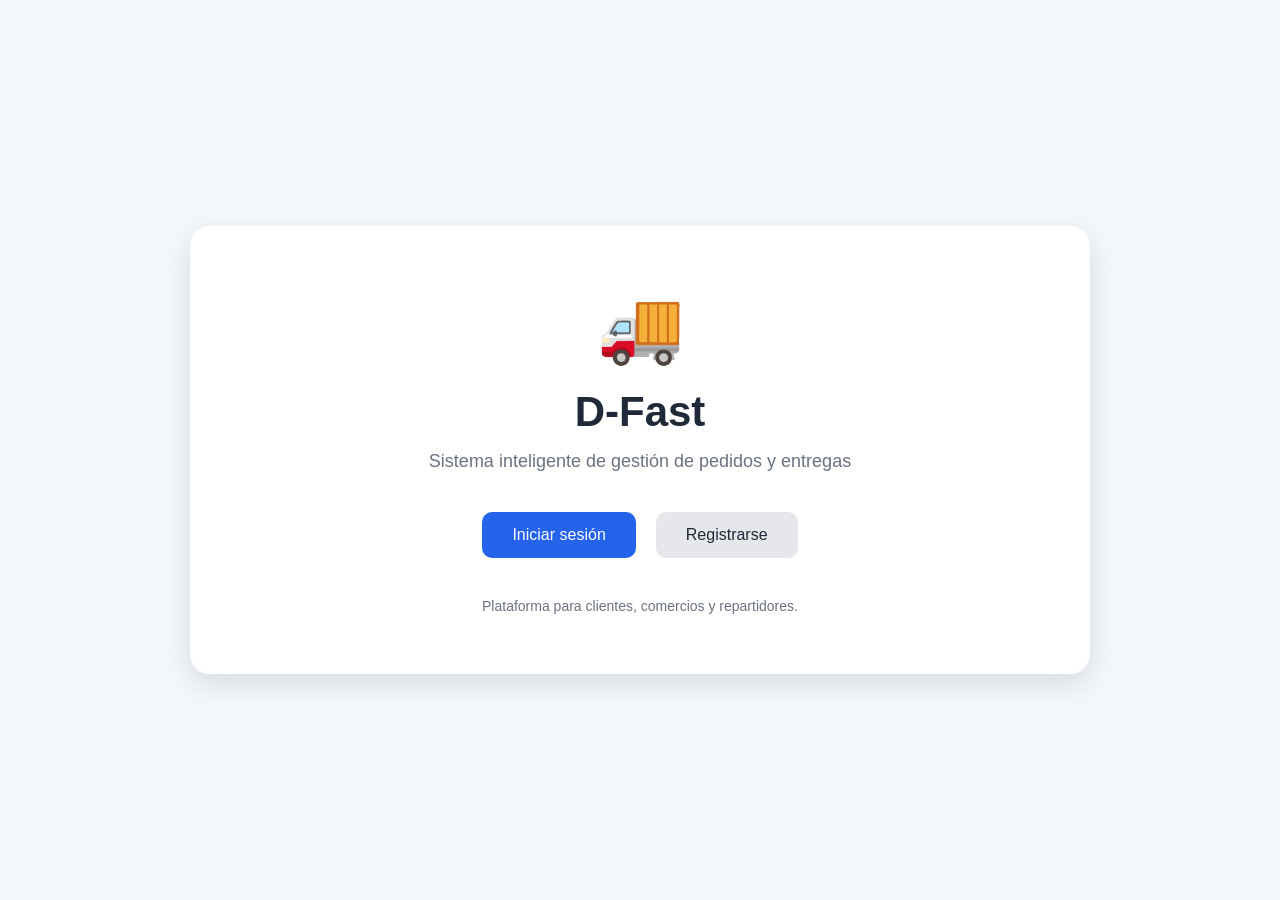
==== src/main/resources/static/index.html @ c380c667 "Implementacion de interfaz web inicial para app" ====
<!DOCTYPE html>
<!--
Click nbfs://nbhost/SystemFileSystem/Templates/Licenses/license-default.txt to change this license
Click nbfs://nbhost/SystemFileSystem/Templates/Other/html.html to edit this template
-->
<html lang="es">
<head>
    <meta charset="UTF-8">
    <meta name="viewport" content="width=device-width, initial-scale=1.0">

    <title>D-Fast</title>

    <style>
        * {
            margin: 0;
            padding: 0;
            box-sizing: border-box;
        }

        body {
            font-family: Arial, sans-serif;
            background: #f4f7fb;
            min-height: 100vh;

            display: flex;
            justify-content: center;
            align-items: center;
        }

        .contenedor {
            width: 90%;
            max-width: 900px;
            background: white;
            border-radius: 20px;
            padding: 60px;
            text-align: center;
            box-shadow: 0 10px 30px rgba(0, 0, 0, 0.12);
        }

        .logo {
            font-size: 70px;
            margin-bottom: 20px;
        }

        h1 {
            font-size: 42px;
            color: #1f2937;
            margin-bottom: 15px;
        }

        .subtitulo {
            color: #6b7280;
            font-size: 18px;
            margin-bottom: 40px;
        }

        .botones {
            display: flex;
            justify-content: center;
            gap: 20px;
        }

        button {
            padding: 14px 30px;
            border: none;
            border-radius: 10px;
            font-size: 16px;
            cursor: pointer;
            transition: 0.2s;
        }

        .btn-login {
            background: #2563eb;
            color: white;
        }

        .btn-registro {
            background: #e5e7eb;
            color: #1f2937;
        }

        button:hover {
            transform: translateY(-2px);
            opacity: 0.9;
        }

        .descripcion {
            margin-top: 40px;
            color: #6b7280;
            font-size: 14px;
        }
    </style>
</head>

<body>

    <div class="contenedor">

        <div class="logo">🚚</div>

        <h1>D-Fast</h1>

        <p class="subtitulo">
            Sistema inteligente de gestión de pedidos y entregas
        </p>

        <div class="botones">

            <button class="btn-login"
                    onclick="window.location.href='login.html'">
                Iniciar sesión
            </button>

            <button class="btn-registro"
                    onclick="window.location.href='registro.html'">
                Registrarse
            </button>

        </div>

        <p class="descripcion">
            Plataforma para clientes, comercios y repartidores.
        </p>

    </div>

</body>
</html>
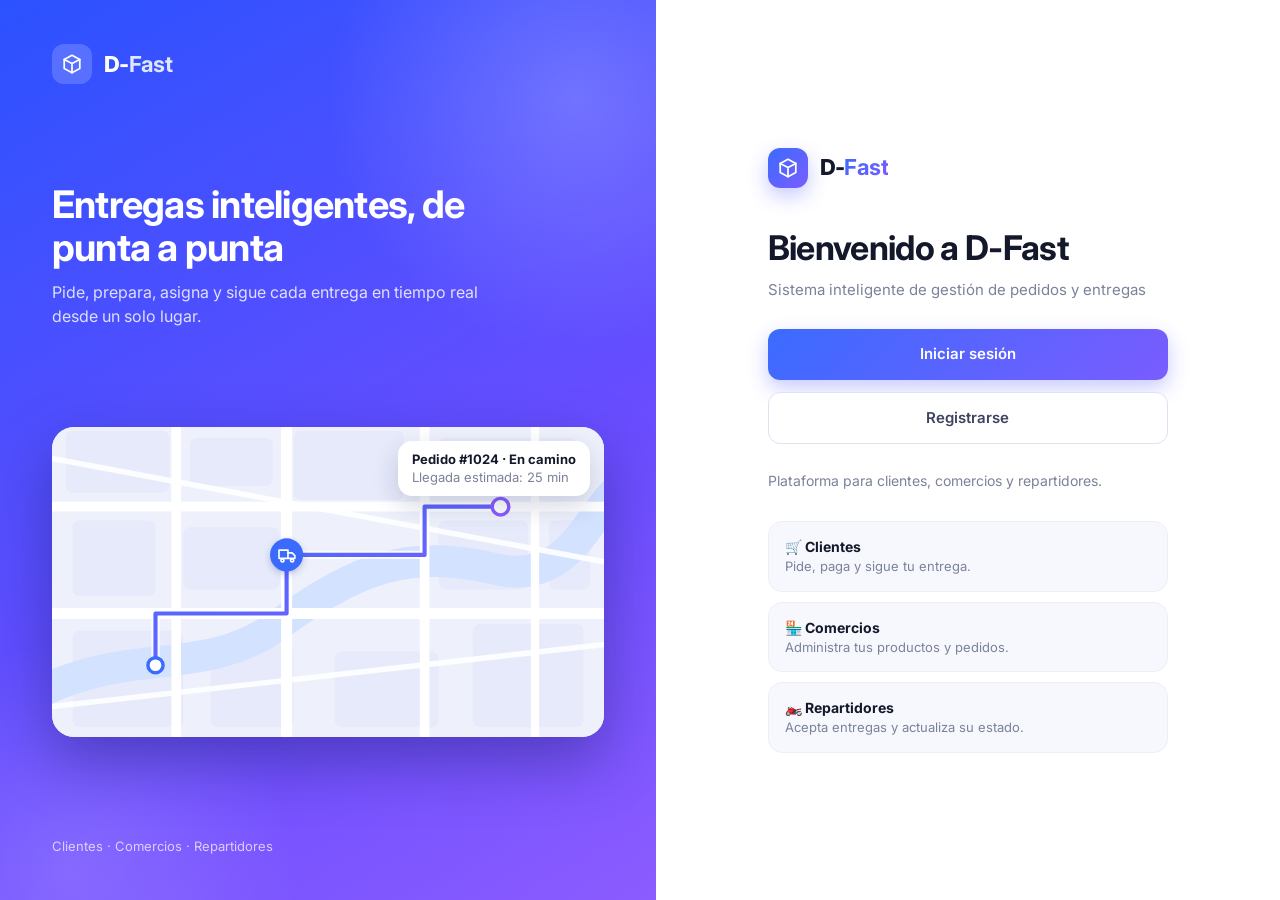
==== commit 395cd32f: "Mejora de la web e integracion del mapa en base a las apis de maps" ====
--- a/src/main/resources/static/index.html
+++ b/src/main/resources/static/index.html
@@ -9,100 +9,40 @@
     <meta name="viewport" content="width=device-width, initial-scale=1.0">
 
     <title>D-Fast</title>
-
-    <style>
-        * {
-            margin: 0;
-            padding: 0;
-            box-sizing: border-box;
-        }
-
-        body {
-            font-family: Arial, sans-serif;
-            background: #f4f7fb;
-            min-height: 100vh;
-
-            display: flex;
-            justify-content: center;
-            align-items: center;
-        }
-
-        .contenedor {
-            width: 90%;
-            max-width: 900px;
-            background: white;
-            border-radius: 20px;
-            padding: 60px;
-            text-align: center;
-            box-shadow: 0 10px 30px rgba(0, 0, 0, 0.12);
-        }
-
-        .logo {
-            font-size: 70px;
-            margin-bottom: 20px;
-        }
-
-        h1 {
-            font-size: 42px;
-            color: #1f2937;
-            margin-bottom: 15px;
-        }
-
-        .subtitulo {
-            color: #6b7280;
-            font-size: 18px;
-            margin-bottom: 40px;
-        }
-
-        .botones {
-            display: flex;
-            justify-content: center;
-            gap: 20px;
-        }
-
-        button {
-            padding: 14px 30px;
-            border: none;
-            border-radius: 10px;
-            font-size: 16px;
-            cursor: pointer;
-            transition: 0.2s;
-        }
-
-        .btn-login {
-            background: #2563eb;
-            color: white;
-        }
-
-        .btn-registro {
-            background: #e5e7eb;
-            color: #1f2937;
-        }
-
-        button:hover {
-            transform: translateY(-2px);
-            opacity: 0.9;
-        }
-
-        .descripcion {
-            margin-top: 40px;
-            color: #6b7280;
-            font-size: 14px;
-        }
-    </style>
+    <link rel="preconnect" href="https://fonts.googleapis.com">
+    <link rel="preconnect" href="https://fonts.gstatic.com" crossorigin>
+    <link href="https://fonts.googleapis.com/css2?family=Inter:wght@400;500;600;700;800&display=swap" rel="stylesheet">
+    <link rel="stylesheet" href="css/dfast.css">
 </head>
 
-<body>
+<body class="pagina-inicio">
 
+<div class="auth">
+
+    <aside class="auth-visual">
+        <div class="marca"><span class="marca-icono"><svg viewBox="0 0 24 24"><path d="M12 2.5 3.5 7v10L12 21.5 20.5 17V7L12 2.5Z"/><path d="M3.5 7 12 11.5 20.5 7M12 11.5v10"/></svg></span><span>D-<b>Fast</b></span></div>
+
+        <div>
+            <h2 class="auth-titular">Entregas inteligentes, de punta a punta</h2>
+            <p class="auth-texto">Pide, prepara, asigna y sigue cada entrega en tiempo real desde un solo lugar.</p>
+        </div>
+
+        <div class="auth-mapa">
+            <img src="img/mapa-demo.svg" alt="Ruta de una entrega en el mapa">
+            <div class="auth-chip"><strong>Pedido #1024 · En camino</strong><span>Llegada estimada: 25 min</span></div>
+        </div>
+
+        <div class="auth-pie">Clientes · Comercios · Repartidores</div>
+    </aside>
+
+    <main class="auth-panel">
     <div class="contenedor">
 
-        <div class="logo">🚚</div>
+        <div class="marca"><span class="marca-icono"><svg viewBox="0 0 24 24"><path d="M12 2.5 3.5 7v10L12 21.5 20.5 17V7L12 2.5Z"/><path d="M3.5 7 12 11.5 20.5 7M12 11.5v10"/></svg></span><span>D-<b>Fast</b></span></div>
 
-        <h1>D-Fast</h1>
+        <h1>Bienvenido a D-Fast</h1>
 
-        <p class="subtitulo">
-            Sistema inteligente de gestión de pedidos y entregas
-        </p>
+        <p class="subtitulo">Sistema inteligente de gestión de pedidos y entregas</p>
 
         <div class="botones">
 
@@ -122,7 +62,16 @@
             Plataforma para clientes, comercios y repartidores.
         </p>
 
+        <div class="roles-inicio">
+            <div class="rol-inicio"><strong>🛒 Clientes</strong><span>Pide, paga y sigue tu entrega.</span></div>
+            <div class="rol-inicio"><strong>🏪 Comercios</strong><span>Administra tus productos y pedidos.</span></div>
+            <div class="rol-inicio"><strong>🏍️ Repartidores</strong><span>Acepta entregas y actualiza su estado.</span></div>
+        </div>
     </div>
+
+    </main>
+
+</div>
 
 </body>
 </html>
--- a/src/main/resources/static/css/dfast.css
+++ b/src/main/resources/static/css/dfast.css
@@ -0,0 +1,367 @@
+/* =========================================================
+   D-Fast · estilos compartidos (panel con barra lateral)
+   ========================================================= */
+:root {
+    --fuente: "Inter", system-ui, -apple-system, "Segoe UI", Roboto, "Helvetica Neue", Arial, sans-serif;
+
+    --fondo: #f5f7fc;
+    --superficie: #ffffff;
+    --superficie-2: #f7f8fd;
+    --texto: #14182b;
+    --texto-suave: #7b8299;
+    --texto-medio: #3d4460;
+    --borde: #eceff7;
+    --borde-fuerte: #dfe3f0;
+
+    --azul: #3b5bfd;
+    --violeta: #7a5cff;
+    --degradado: linear-gradient(135deg, #3b6bff 0%, #7a5cff 100%);
+    --foco: rgba(79, 107, 255, .22);
+
+    --radio: 18px;
+    --radio-chico: 12px;
+    --sombra: 0 1px 2px rgba(30, 40, 90, .04), 0 10px 30px rgba(30, 40, 90, .06);
+    --sombra-boton: 0 8px 20px rgba(80, 90, 255, .32);
+
+    --e-info-bg: #e8efff;    --e-info-fg: #3453e6;
+    --e-violeta-bg: #efe9ff; --e-violeta-fg: #6a45f0;
+    --e-ok-bg: #e4f6ec;      --e-ok-fg: #14804a;
+    --e-bad-bg: #ffe6ef;     --e-bad-fg: #d6336c;
+    --e-warn-bg: #fff2d6;    --e-warn-fg: #a8680b;
+}
+
+* { margin: 0; padding: 0; box-sizing: border-box; }
+
+body {
+    font-family: var(--fuente);
+    font-size: 15px;
+    background: var(--fondo);
+    color: var(--texto);
+    min-height: 100vh;
+    line-height: 1.5;
+    -webkit-font-smoothing: antialiased;
+}
+
+h1, h2, h3 { letter-spacing: -0.02em; font-weight: 700; }
+a { color: var(--azul); }
+:focus-visible { outline: 3px solid var(--foco); outline-offset: 2px; }
+
+/* ---------- Botones ---------- */
+button {
+    font: inherit; font-size: 14px; font-weight: 600;
+    padding: 10px 18px;
+    border-radius: var(--radio-chico);
+    border: 1px solid var(--borde-fuerte);
+    background: var(--superficie);
+    color: var(--texto-medio);
+    cursor: pointer;
+    transition: transform .15s, background .15s, border-color .15s, box-shadow .15s;
+}
+button:hover { background: var(--superficie-2); border-color: #cdd3e6; }
+button:active { transform: translateY(1px); }
+button:disabled { opacity: .55; cursor: not-allowed; transform: none; }
+
+button[type="submit"], .btn-primario {
+    background: var(--degradado);
+    border: none;
+    color: #fff;
+    padding: 12px 22px;
+    box-shadow: var(--sombra-boton);
+}
+button[type="submit"]:hover, .btn-primario:hover { background: var(--degradado); filter: brightness(1.06); box-shadow: 0 10px 24px rgba(80, 90, 255, .4); }
+
+/* ---------- Campos ---------- */
+label { display: block; font-size: 13px; font-weight: 600; color: var(--texto-medio); }
+input, select, textarea {
+    font: inherit; font-size: 15px;
+    color: var(--texto);
+    background: #fff;
+    border: 1px solid var(--borde-fuerte);
+    border-radius: var(--radio-chico);
+    transition: border-color .15s, box-shadow .15s;
+}
+input:focus, select:focus, textarea:focus { outline: none; border-color: #6b82ff; box-shadow: 0 0 0 4px var(--foco); }
+input::placeholder { color: #a3a9bf; }
+
+.campo-d { display: block; width: 100%; padding: 12px; margin: 8px 0 16px; }
+.form-d, #formPedido {
+    background: var(--superficie-2) !important;
+    border: 1px solid var(--borde);
+    border-radius: var(--radio) !important;
+    padding: 24px !important;
+    margin: 22px 0 26px !important;
+}
+.form-d h3 { margin-bottom: 14px; }
+
+/* ---------- Marca ---------- */
+.marca { display: flex; align-items: center; gap: 12px; font-size: 22px; font-weight: 800; letter-spacing: -0.03em; color: var(--texto); }
+.marca b { background: var(--degradado); -webkit-background-clip: text; background-clip: text; color: transparent; }
+.marca-icono {
+    width: 40px; height: 40px; border-radius: 12px;
+    display: grid; place-items: center;
+    background: var(--degradado);
+    box-shadow: var(--sombra-boton);
+}
+.marca-icono svg { width: 22px; height: 22px; stroke: #fff; fill: none; stroke-width: 1.9; stroke-linecap: round; stroke-linejoin: round; }
+
+/* =========================================================
+   PÁGINAS DE ENTRADA (index, login, registro): pantalla dividida
+   ========================================================= */
+body.pagina-auth, body.pagina-inicio { background: #fff; }
+
+.auth { display: grid; grid-template-columns: 1.05fr 1fr; min-height: 100vh; }
+
+.auth-visual {
+    position: relative; overflow: hidden;
+    display: flex; flex-direction: column; justify-content: space-between; gap: 28px;
+    padding: 44px 52px;
+    color: #fff;
+    background: linear-gradient(150deg, #2c52ff 0%, #6a4dff 62%, #8b5cff 100%);
+}
+.auth-visual::before, .auth-visual::after { content: ""; position: absolute; border-radius: 50%; pointer-events: none; }
+.auth-visual::before { width: 520px; height: 520px; right: -180px; top: -160px; background: radial-gradient(circle, rgba(255, 255, 255, .20), transparent 68%); }
+.auth-visual::after { width: 460px; height: 460px; left: -160px; bottom: -200px; background: radial-gradient(circle, rgba(255, 255, 255, .14), transparent 70%); }
+.auth-visual > * { position: relative; z-index: 1; }
+.auth-visual .marca { color: #fff; }
+.auth-visual .marca b { background: none; color: #dfe6ff; -webkit-background-clip: initial; }
+.auth-visual .marca-icono { background: rgba(255, 255, 255, .18); box-shadow: none; backdrop-filter: blur(6px); }
+
+.auth-titular { font-size: 38px; line-height: 1.12; max-width: 460px; margin-bottom: 12px; }
+.auth-texto { color: rgba(255, 255, 255, .82); font-size: 16px; max-width: 440px; }
+
+.auth-mapa { position: relative; border-radius: 22px; overflow: hidden; background: #eef1fb; box-shadow: 0 24px 60px rgba(14, 20, 90, .38); aspect-ratio: 16 / 9; max-width: 560px; }
+.auth-mapa img { width: 100%; height: 100%; object-fit: cover; display: block; }
+.auth-chip {
+    position: absolute; right: 14px; top: 14px;
+    background: #fff; color: var(--texto);
+    border-radius: 14px; padding: 10px 14px;
+    box-shadow: 0 10px 26px rgba(30, 40, 90, .18);
+    font-size: 13px; line-height: 1.35;
+}
+.auth-chip strong { display: block; font-size: 13px; }
+.auth-chip span { color: var(--texto-suave); }
+
+.auth-pie { color: rgba(255, 255, 255, .7); font-size: 13px; }
+
+.auth-panel { display: grid; place-items: center; padding: 40px 28px; background: #fff; }
+body.pagina-auth .contenedor, body.pagina-inicio .contenedor { width: 100%; max-width: 400px; text-align: left; }
+.auth-panel .marca { margin-bottom: 34px; }
+
+body.pagina-auth h1, body.pagina-inicio h1 { font-size: 30px; margin-bottom: 6px; }
+body.pagina-inicio h1 { font-size: 34px; }
+.subtitulo { color: var(--texto-suave); font-size: 15px; margin-bottom: 28px; }
+
+body.pagina-auth label { margin: 16px 0 6px; }
+body.pagina-auth input, body.pagina-auth select { width: 100%; padding: 13px 14px; }
+body.pagina-auth form button[type="submit"] { width: 100%; margin-top: 24px; padding: 14px; font-size: 15px; }
+body.pagina-auth .mensaje { min-height: 22px; margin-top: 16px; font-size: 14px; font-weight: 600; }
+body.pagina-auth .registro, body.pagina-auth .login { margin-top: 22px; color: var(--texto-suave); font-size: 14px; text-align: center; }
+body.pagina-auth .registro a, body.pagina-auth .login a { font-weight: 700; text-decoration: none; }
+body.pagina-auth .volver { display: block; text-align: center; margin-top: 14px; color: var(--texto-suave); font-size: 14px; text-decoration: none; }
+body.pagina-auth .volver:hover { color: var(--azul); }
+
+.botones { display: flex; flex-direction: column; gap: 12px; margin-top: 8px; }
+.btn-login, .btn-registro { width: 100%; padding: 14px 24px; font-size: 15px; }
+.btn-login { background: var(--degradado); border: none; color: #fff; box-shadow: var(--sombra-boton); }
+.btn-login:hover { background: var(--degradado); filter: brightness(1.06); }
+.descripcion { margin-top: 26px; color: var(--texto-suave); font-size: 14px; }
+
+.roles-inicio { display: grid; gap: 10px; margin-top: 30px; }
+.rol-inicio { display: flex; flex-direction: column; background: var(--superficie-2); border: 1px solid var(--borde); border-radius: 14px; padding: 14px 16px; }
+.rol-inicio strong { font-size: 14px; }
+.rol-inicio span { color: var(--texto-suave); font-size: 13px; }
+
+/* =========================================================
+   PANEL: barra lateral + contenido
+   ========================================================= */
+.app { display: grid; grid-template-columns: 264px minmax(0, 1fr); min-height: 100vh; }
+
+.barra-lateral {
+    position: sticky; top: 0; height: 100vh;
+    display: flex; flex-direction: column;
+    padding: 24px 16px 18px;
+    background: var(--superficie);
+    border-right: 1px solid var(--borde);
+}
+.barra-lateral .marca { padding: 0 8px; margin-bottom: 30px; }
+
+.menu-lateral { display: flex; flex-direction: column; gap: 6px; }
+.item-menu {
+    display: flex; align-items: center; gap: 12px;
+    width: 100%; text-align: left;
+    padding: 12px 14px;
+    background: transparent; border: none;
+    color: var(--texto-medio); font-weight: 500; font-size: 15px;
+    border-radius: var(--radio-chico);
+}
+.item-menu svg { width: 21px; height: 21px; flex: none; fill: none; stroke: currentColor; stroke-width: 1.8; stroke-linecap: round; stroke-linejoin: round; }
+.item-menu:hover { background: #f1f3fd; border: none; }
+.item-menu.activo { background: var(--degradado); color: #fff; font-weight: 600; box-shadow: var(--sombra-boton); }
+.item-menu.activo:hover { background: var(--degradado); }
+
+.usuario-lateral {
+    margin-top: auto;
+    display: flex; align-items: center; gap: 12px;
+    padding: 12px;
+    border: 1px solid var(--borde);
+    border-radius: 16px;
+    background: var(--superficie-2);
+}
+.avatar {
+    width: 40px; height: 40px; flex: none; border-radius: 50%;
+    display: grid; place-items: center;
+    background: var(--degradado); color: #fff; font-weight: 700; font-size: 14px;
+}
+.usuario-datos { display: flex; flex-direction: column; min-width: 0; line-height: 1.25; }
+.usuario-datos strong { font-size: 14px; white-space: nowrap; overflow: hidden; text-overflow: ellipsis; }
+#rolUsuario { font-size: 12px; color: var(--texto-suave); }
+.btn-salir { margin-left: auto; padding: 8px; border-radius: 10px; background: transparent; border: none; color: var(--texto-suave); display: grid; place-items: center; }
+.btn-salir:hover { background: #ffe6ef; color: var(--e-bad-fg); border: none; }
+.btn-salir svg { width: 19px; height: 19px; fill: none; stroke: currentColor; stroke-width: 1.8; stroke-linecap: round; stroke-linejoin: round; }
+
+.principal { min-width: 0; padding: 0 36px 48px; }
+
+.barra-superior { display: flex; align-items: center; justify-content: space-between; gap: 16px; padding: 30px 0 24px; }
+.barra-superior h1 { font-size: 28px; }
+.bienvenida { color: var(--texto-suave); margin-top: 2px; }
+.bienvenida:empty { display: none; }
+.btn-primario { display: inline-flex; align-items: center; gap: 8px; }
+.btn-primario svg { width: 18px; height: 18px; fill: none; stroke: currentColor; stroke-width: 2.2; stroke-linecap: round; }
+
+.contenedor { width: 100%; max-width: 1200px; }
+
+/* Los accesos del panel viejo ya no se ven: ahora se usa la barra lateral */
+.tarjetas { display: none !important; }
+.contenedor > section button[onclick*="volver"], .contenedor > section button[onclick*="cerrarSeccion"] { display: none; }
+
+/* El tablero solo se ve si no hay una sección abierta */
+.contenedor:has(> section[style*="display: block"]) > #dashboard { display: none; }
+
+
+/* El título de cada pantalla ya está en la barra superior */
+.contenedor > section > h2 { display: none; }
+.app:has(.contenedor > section[style*="display: block"]) .acciones-superiores { display: none; }
+
+/* ---------- Tablero (inicio) ---------- */
+.kpis { display: grid; grid-template-columns: repeat(auto-fit, minmax(215px, 1fr)); gap: 18px; }
+.kpi {
+    display: flex; align-items: center; gap: 16px;
+    background: var(--superficie); border: 1px solid var(--borde);
+    border-radius: var(--radio); padding: 20px; box-shadow: var(--sombra);
+}
+.kpi-icono { width: 54px; height: 54px; flex: none; border-radius: 15px; display: grid; place-items: center; color: #fff; }
+.kpi-icono svg { width: 26px; height: 26px; fill: none; stroke: currentColor; stroke-width: 1.8; stroke-linecap: round; stroke-linejoin: round; }
+.k1 { background: linear-gradient(135deg, #3b82ff, #2f55ff); }
+.k2 { background: linear-gradient(135deg, #8a63ff, #6a45f0); }
+.k3 { background: linear-gradient(135deg, #38a5ff, #3b6bff); }
+.k4 { background: linear-gradient(135deg, #ff6aa2, #e0366f); }
+.kpi-etiqueta { color: var(--texto-suave); font-size: 14px; }
+.kpi-valor { font-size: 26px; font-weight: 800; letter-spacing: -0.03em; line-height: 1.15; }
+.kpi-nota { font-size: 12px; color: var(--texto-suave); }
+
+.tablero { display: grid; grid-template-columns: minmax(0, 1.65fr) minmax(0, 1fr); gap: 18px; margin-top: 18px; }
+.tarjeta-panel {
+    background: var(--superficie); border: 1px solid var(--borde);
+    border-radius: var(--radio); padding: 22px; box-shadow: var(--sombra);
+}
+.tarjeta-panel h3 { font-size: 17px; margin-bottom: 14px; }
+.cabecera-panel { display: flex; align-items: center; justify-content: space-between; gap: 10px; margin-bottom: 14px; }
+.cabecera-panel h3 { margin: 0; }
+
+.mapa-caja { position: relative; height: 360px; border-radius: 14px; overflow: hidden; background: #eef1fb; }
+#mapa { position: absolute; inset: 0; display: none; }
+.mapa-caja.con-google #mapa { display: block; }
+.mapa-caja.con-google #mapaDemo { display: none; }
+#mapaLeaflet { position: absolute; inset: 0; display: none; z-index: 1; }
+.mapa-caja.con-leaflet #mapaLeaflet { display: block; }
+.mapa-caja.con-leaflet #mapaDemo { display: none; }
+#mapaDemo { position: absolute; inset: 0; width: 100%; height: 100%; object-fit: cover; }
+.mapa-info {
+    position: absolute; right: 14px; top: 14px; max-width: 280px; z-index: 1000;
+    background: #fff; border-radius: 14px; padding: 12px 14px;
+    box-shadow: 0 10px 26px rgba(30, 40, 90, .16);
+    font-size: 13px; line-height: 1.4; z-index: 2;
+}
+.mapa-info-fila { display: flex; align-items: center; justify-content: space-between; gap: 10px; margin-bottom: 4px; }
+.mapa-info small { color: var(--texto-suave); }
+.mapa-aviso { margin-top: 10px; font-size: 13px; color: var(--texto-suave); }
+.mapa-aviso:empty { display: none; }
+
+.recientes { list-style: none; }
+.recientes li { display: grid; grid-template-columns: 40px minmax(0, 1fr) auto; align-items: center; gap: 12px; padding: 13px 0; border-top: 1px solid var(--borde); }
+.recientes li:first-child { border-top: none; padding-top: 4px; }
+.reciente-icono { width: 40px; height: 40px; border-radius: 50%; display: grid; place-items: center; }
+.reciente-icono svg { width: 19px; height: 19px; fill: none; stroke: currentColor; stroke-width: 1.8; stroke-linecap: round; stroke-linejoin: round; }
+.reciente-texto { min-width: 0; line-height: 1.3; }
+.reciente-texto strong { display: block; font-size: 14px; white-space: nowrap; overflow: hidden; text-overflow: ellipsis; }
+.reciente-texto span { display: block; font-size: 12.5px; color: var(--texto-suave); white-space: nowrap; overflow: hidden; text-overflow: ellipsis; }
+.vacio { color: var(--texto-suave); font-size: 14px; padding: 8px 0; }
+
+/* ---------- Secciones (pantallas internas) ---------- */
+.contenedor > section {
+    margin-top: 0 !important;
+    background: var(--superficie); border: 1px solid var(--borde);
+    border-radius: var(--radio); padding: 30px; box-shadow: var(--sombra);
+}
+.contenedor > section > h2 { font-size: 24px; margin-bottom: 4px; }
+.contenedor > section > p { color: var(--texto-suave); }
+.contenedor > section h3 { font-size: 17px; }
+.contenedor > section button { margin-right: 6px; margin-bottom: 6px; }
+.contenedor > section p[id^="mensaje"] { color: var(--texto-suave); font-size: 14px; }
+.contenedor > section p[id^="mensaje"]:empty { display: none; }
+
+/* ---------- Tablas ---------- */
+.contenedor > section div[style*="overflow-x"] { border: 1px solid var(--borde); border-radius: 14px; background: var(--superficie); }
+.contenedor table { width: 100%; border-collapse: collapse; font-size: 14px; background: transparent !important; }
+.contenedor thead tr { background: var(--superficie-2); }
+.contenedor th { text-align: left; font-size: 13px; font-weight: 600; color: var(--texto-suave); border-bottom: 1px solid var(--borde); white-space: nowrap; }
+.contenedor tbody tr:hover { background: #fafbff; }
+.contenedor td { color: var(--texto); vertical-align: middle; border-bottom-color: var(--borde) !important; }
+.contenedor table button { padding: 6px 12px; font-size: 13px; background: var(--e-info-bg); color: var(--e-info-fg); border-color: transparent; }
+.contenedor table button:hover { background: #d9e4ff; border-color: transparent; }
+.contenedor table select, .contenedor table input { padding: 8px 10px; font-size: 13px; }
+
+/* ---------- Etiquetas de estado ---------- */
+.etiqueta { display: inline-flex; align-items: center; gap: 6px; padding: 4px 11px; border-radius: 999px; font-size: 12px; font-weight: 600; white-space: nowrap; }
+.etiqueta::before { content: ""; width: 6px; height: 6px; border-radius: 50%; background: currentColor; opacity: .85; }
+.etiqueta-info    { background: var(--e-info-bg);    color: var(--e-info-fg); }
+.etiqueta-warn    { background: var(--e-warn-bg);    color: var(--e-warn-fg); }
+.etiqueta-violeta { background: var(--e-violeta-bg); color: var(--e-violeta-fg); }
+.etiqueta-ok      { background: var(--e-ok-bg);      color: var(--e-ok-fg); }
+.etiqueta-bad     { background: var(--e-bad-bg);     color: var(--e-bad-fg); }
+
+/* ---------- Selector de recogida y entrega en el mapa (Leaflet) ---------- */
+#mapaPedido {
+    width: 100%; height: 380px;
+    margin: 12px 0 18px;
+    border-radius: 14px;
+    border: 1px solid var(--borde-fuerte);
+    z-index: 1;
+}
+.selector-ubicacion { display: flex; gap: 10px; flex-wrap: wrap; margin: 10px 0; }
+.selector-ubicacion button { padding: 10px 14px; }
+.selector-ubicacion button.activo { background: var(--degradado); color: #fff; border-color: transparent; box-shadow: var(--sombra-boton); }
+.estado-ubicacion { color: var(--texto-suave); font-size: 14px; margin: 6px 0 12px; }
+
+/* ---------- Pantallas medianas y pequeñas ---------- */
+@media (max-width: 1100px) {
+    .tablero { grid-template-columns: 1fr; }
+}
+@media (max-width: 900px) {
+    .auth { grid-template-columns: 1fr; }
+    .auth-visual { padding: 28px 24px; gap: 18px; }
+    .auth-visual .auth-mapa, .auth-pie { display: none; }
+    .auth-titular { font-size: 26px; }
+
+    .app { grid-template-columns: 1fr; }
+    .barra-lateral { position: static; height: auto; flex-direction: row; flex-wrap: wrap; align-items: center; gap: 10px; padding: 12px 14px; border-right: none; border-bottom: 1px solid var(--borde); }
+    .barra-lateral .marca { margin: 0; font-size: 19px; }
+    .menu-lateral { order: 3; flex-direction: row; width: 100%; overflow-x: auto; gap: 6px; padding-bottom: 4px; }
+    .item-menu { width: auto; white-space: nowrap; padding: 9px 12px; font-size: 14px; }
+    .usuario-lateral { margin: 0 0 0 auto; padding: 6px 8px; border: none; background: transparent; }
+    .usuario-datos { display: none; }
+    .principal { padding: 0 16px 36px; }
+    .barra-superior { padding: 20px 0 16px; flex-wrap: wrap; }
+    .barra-superior h1 { font-size: 22px; }
+    .contenedor > section { padding: 20px 16px; }
+}
